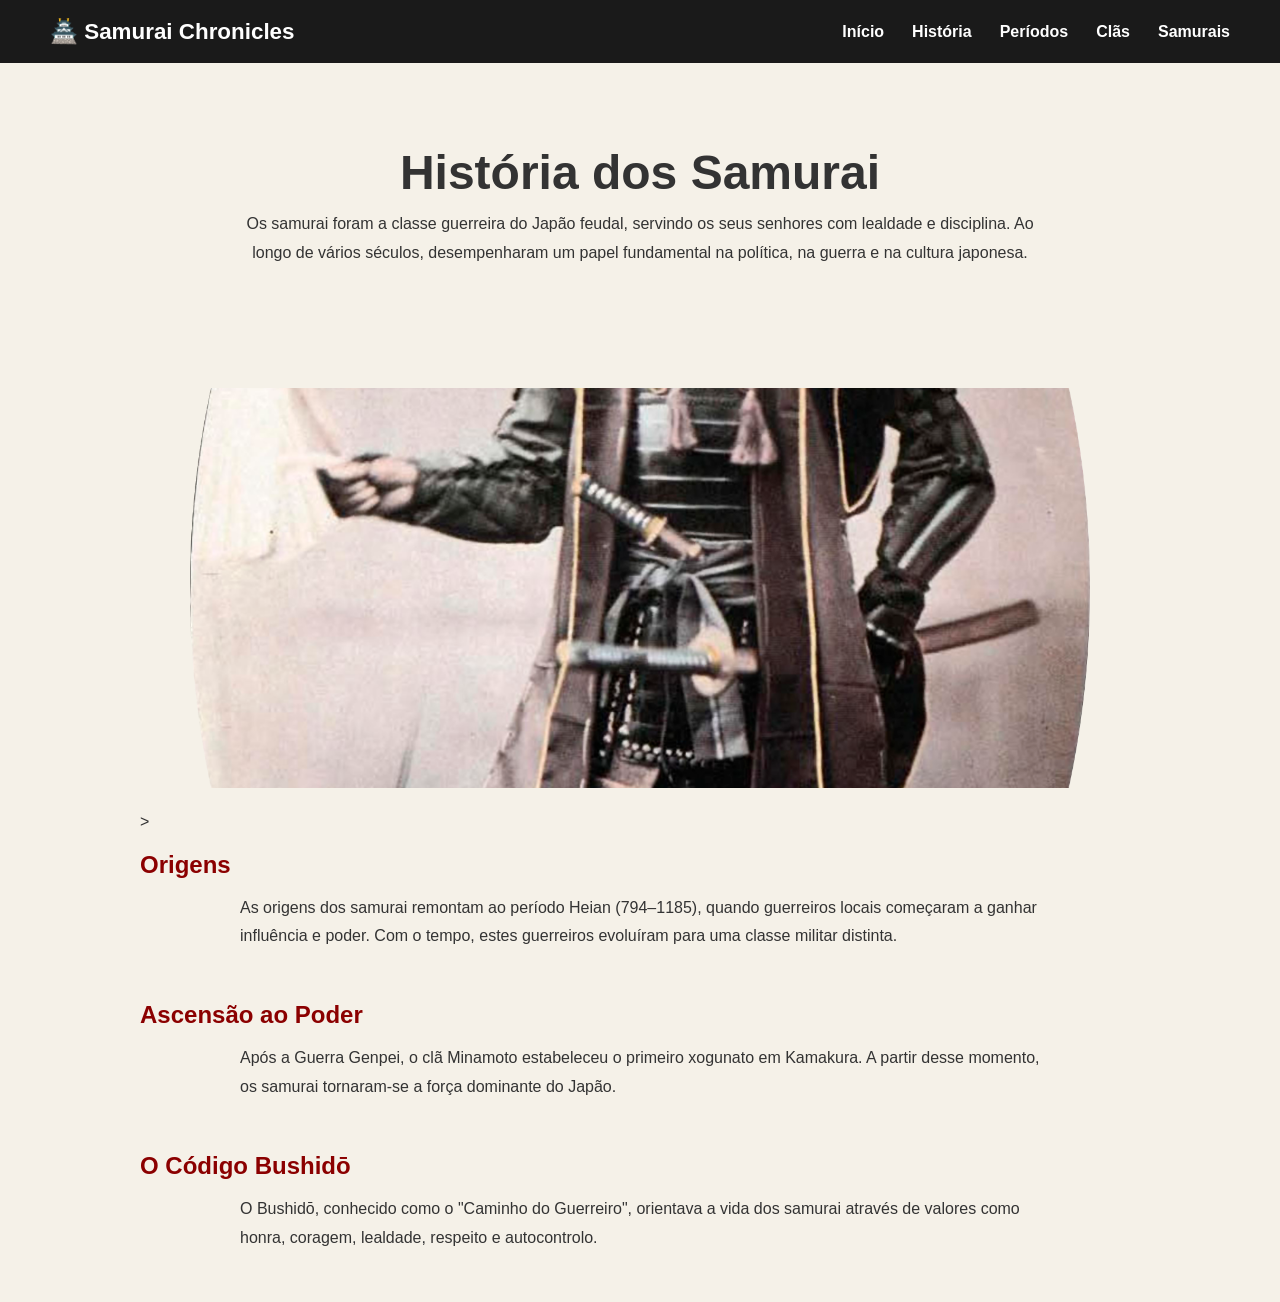
==== pages/historia.html @ 51f1f9d9 "Inserir uma imagem na página e editei css" ====
<!DOCTYPE html>
<html lang="pt">
<head>
    <meta charset="UTF-8">
    <meta name="viewport" content="width=device-width, initial-scale=1.0">
    <title>História dos Samurai - Samurai Chronicles</title>

    <link rel="stylesheet" href="../css/style.css">
</head>
<body>

<nav class="navbar">
    <a href="../index.html" class="logo">🏯 Samurai Chronicles</a>

    <ul class="nav-links">
        <li><a href="../index.html">Início</a></li>
        <li><a href="historia.html">História</a></li>
        <li><a href="periodos.html">Períodos</a></li>
        <li><a href="clas.html">Clãs</a></li>
        <li><a href="samurais.html">Samurais</a></li>
    </ul>
</nav>

<header>
    <h1>História dos Samurai</h1>

    <p>
        Os samurai foram a classe guerreira do Japão feudal, servindo os seus senhores com lealdade e disciplina. Ao longo de vários séculos, desempenharam um papel fundamental na política, na guerra e na cultura japonesa.
    </p>
</header>

<main>
    <section>
        <img src="/images/Samurai.png" alt="Representação dos primeiros samurai"   class="section-image">>
        <h2>Origens</h2>

        <p>
            As origens dos samurai remontam ao período Heian (794–1185), quando guerreiros locais começaram a ganhar influência e poder. Com o tempo, estes guerreiros evoluíram para uma classe militar distinta.
        </p>
    </section>

    <section>
        <h2>Ascensão ao Poder</h2>

        <p>
            Após a Guerra Genpei, o clã Minamoto estabeleceu o primeiro xogunato em Kamakura. A partir desse momento, os samurai tornaram-se a força dominante do Japão.
        </p>
    </section>

    <section>
        <h2>O Código Bushidō</h2>

        <p>
            O Bushidō, conhecido como o "Caminho do Guerreiro", orientava a vida dos samurai através de valores como honra, coragem, lealdade, respeito e autocontrolo.
        </p>
    </section>
</main>

</body>
</html>
---- css/style.css ----
body {
    font-family: Arial, sans-serif;
    background-color: #f5f1e8;
    color: #333;
    margin: 0;
}

header {
    text-align: center;
    padding: 50px 20px;
}

h1 {
    font-size: 3rem;
    margin-bottom: 10px;
}

h2 {
    font-size: 1.5rem;
    color: #8b0000;
    margin-bottom: 30px;
}

p {
    max-width: 800px;
    margin: 0 auto 20px auto;
    line-height: 1.8;
    text-align: center;
}

.hero-image {
    width: 100%;
    height: 500px;
    object-fit: cover;
}

.navbar {
    background-color: #1a1a1a;
    color: white;
    display: flex;
    justify-content: space-between;
    align-items: center;
    padding: 18px 50px;
    position: sticky;
    top: 0;
    z-index: 1000;
}

.logo {
    color: white;
    text-decoration: none;
    font-size: 1.4rem;
    font-weight: bold;
}

.nav-links {
    list-style: none;
    display: flex;
    gap: 28px;
    margin: 0;
    padding: 0;
}

.nav-links a {
    color: white;
    text-decoration: none;
    font-weight: 600;
    position: relative;
}

.nav-links a::after {
    content: "";
    width: 0;
    height: 2px;
    background-color: #c0392b;
    position: absolute;
    left: 0;
    bottom: -6px;
    transition: width 0.3s ease;
}

.nav-links a:hover::after {
    width: 100%;
}

.nav-links a:hover {
    color: #c0392b;
}

@media (max-width: 768px) {
    .navbar {
        flex-direction: column;
        padding: 20px;
        gap: 15px;
    }

    .nav-links {
        flex-direction: column;
        text-align: center;
        gap: 15px;
    }
}

main {
    max-width: 1000px;
    margin: 50px auto;
    padding: 0 20px;
}

section {
    margin-bottom: 50px;
}

section h2 {
    color: #8b0000;
    margin-bottom: 15px;
}

section p {
    text-align: left;
}

.section-image {
    width: 100%;
    max-width: 900px;
    height: 400px;
    object-fit: cover;
    display: block;
    margin: 0 auto 25px auto;
    border-radius: 10px;
}
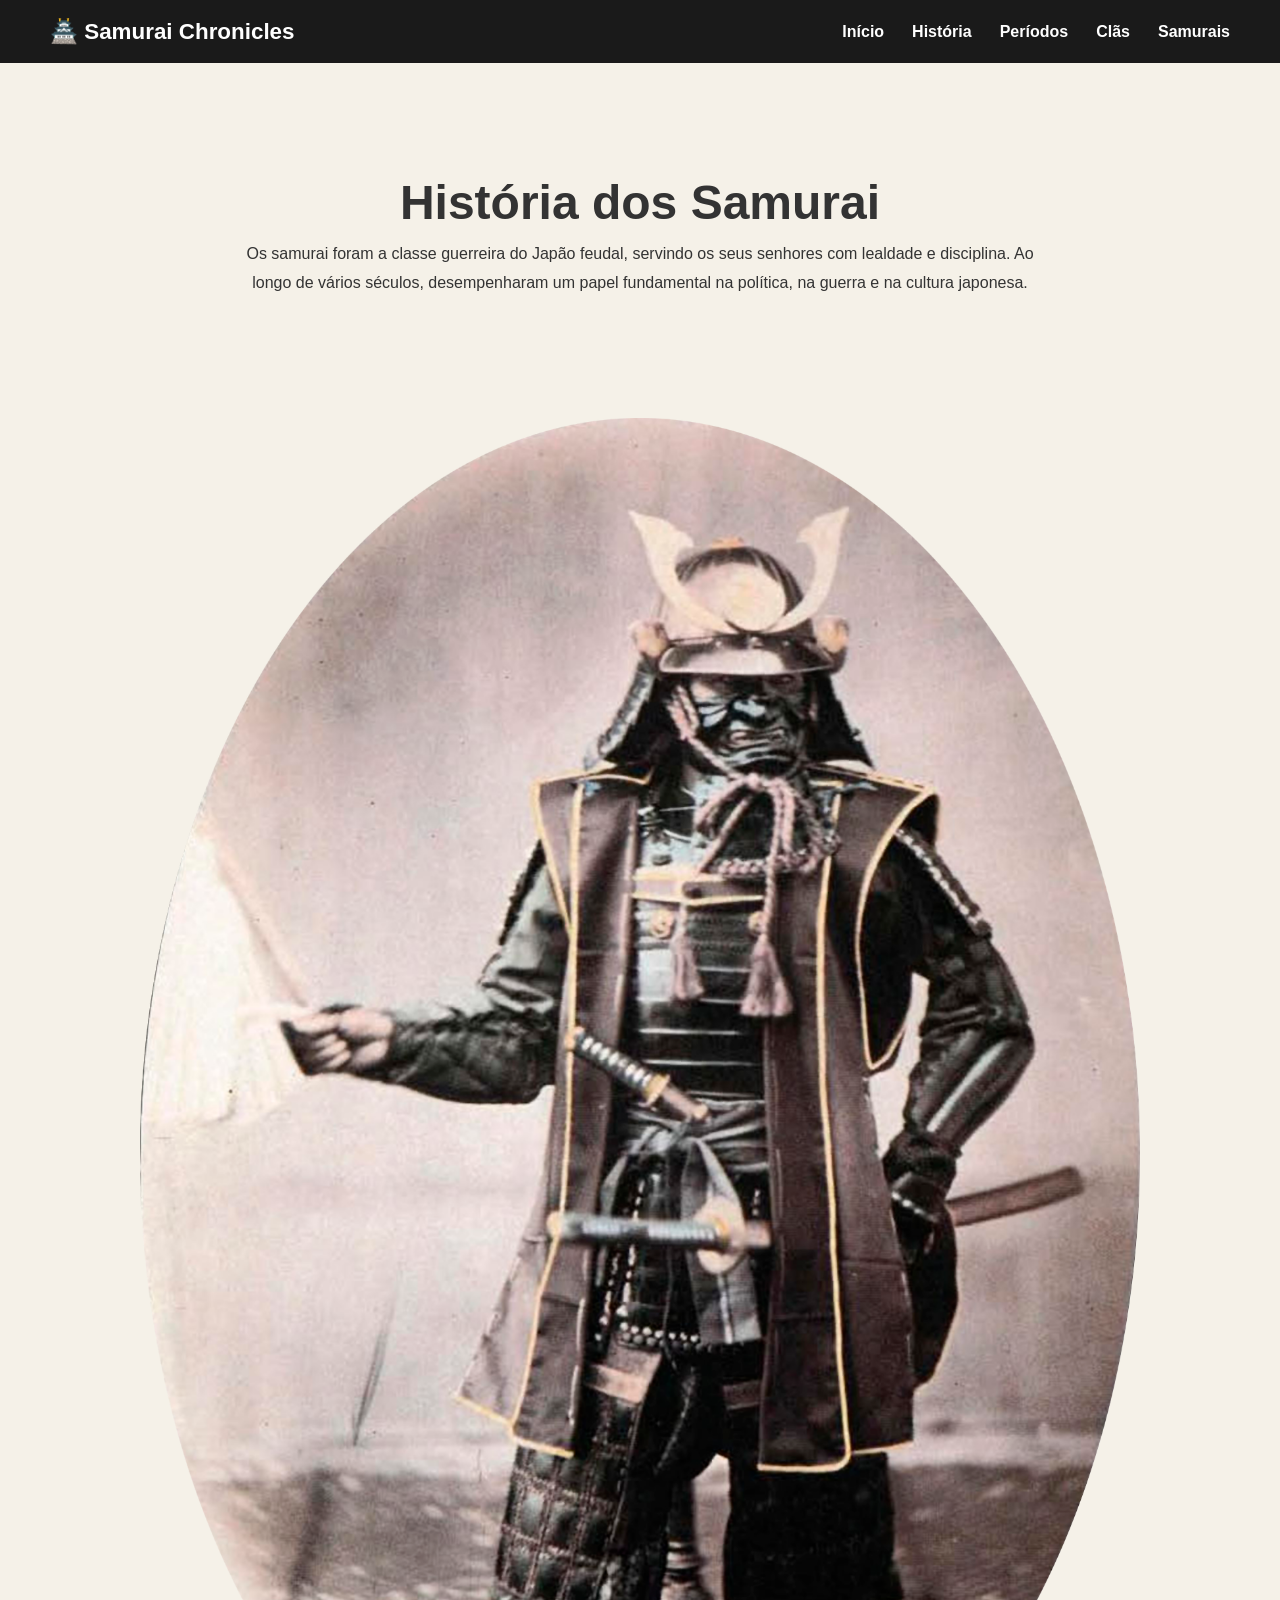
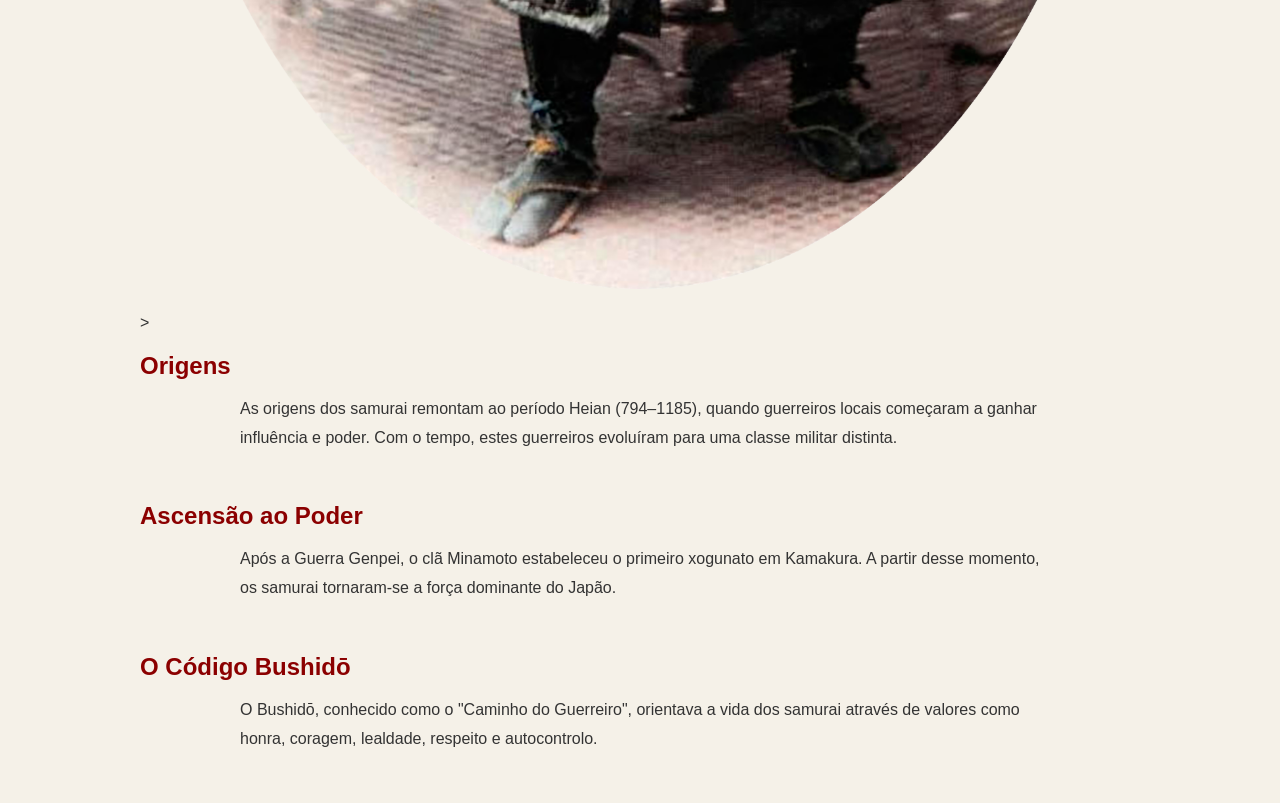
==== commit dbb89e50: "Atualizei a página história" ====
--- a/pages/historia.html
+++ b/pages/historia.html
@@ -31,7 +31,7 @@
 
 <main>
     <section>
-        <img src="/images/Samurai.png" alt="Representação dos primeiros samurai"   class="section-image">>
+        <img src="../images/Samurai.png" alt="Representação dos primeiros samurai"   class="section-image">>
         <h2>Origens</h2>
 
         <p>
--- a/css/style.css
+++ b/css/style.css
@@ -8,6 +8,7 @@
 header {
     text-align: center;
     padding: 50px 20px;
+    padding-top: 80px;
 }
 
 h1 {
@@ -122,9 +123,7 @@
 
 .section-image {
     width: 100%;
-    max-width: 900px;
-    height: 400px;
-    object-fit: cover;
+    height: auto;
     display: block;
     margin: 0 auto 25px auto;
     border-radius: 10px;
